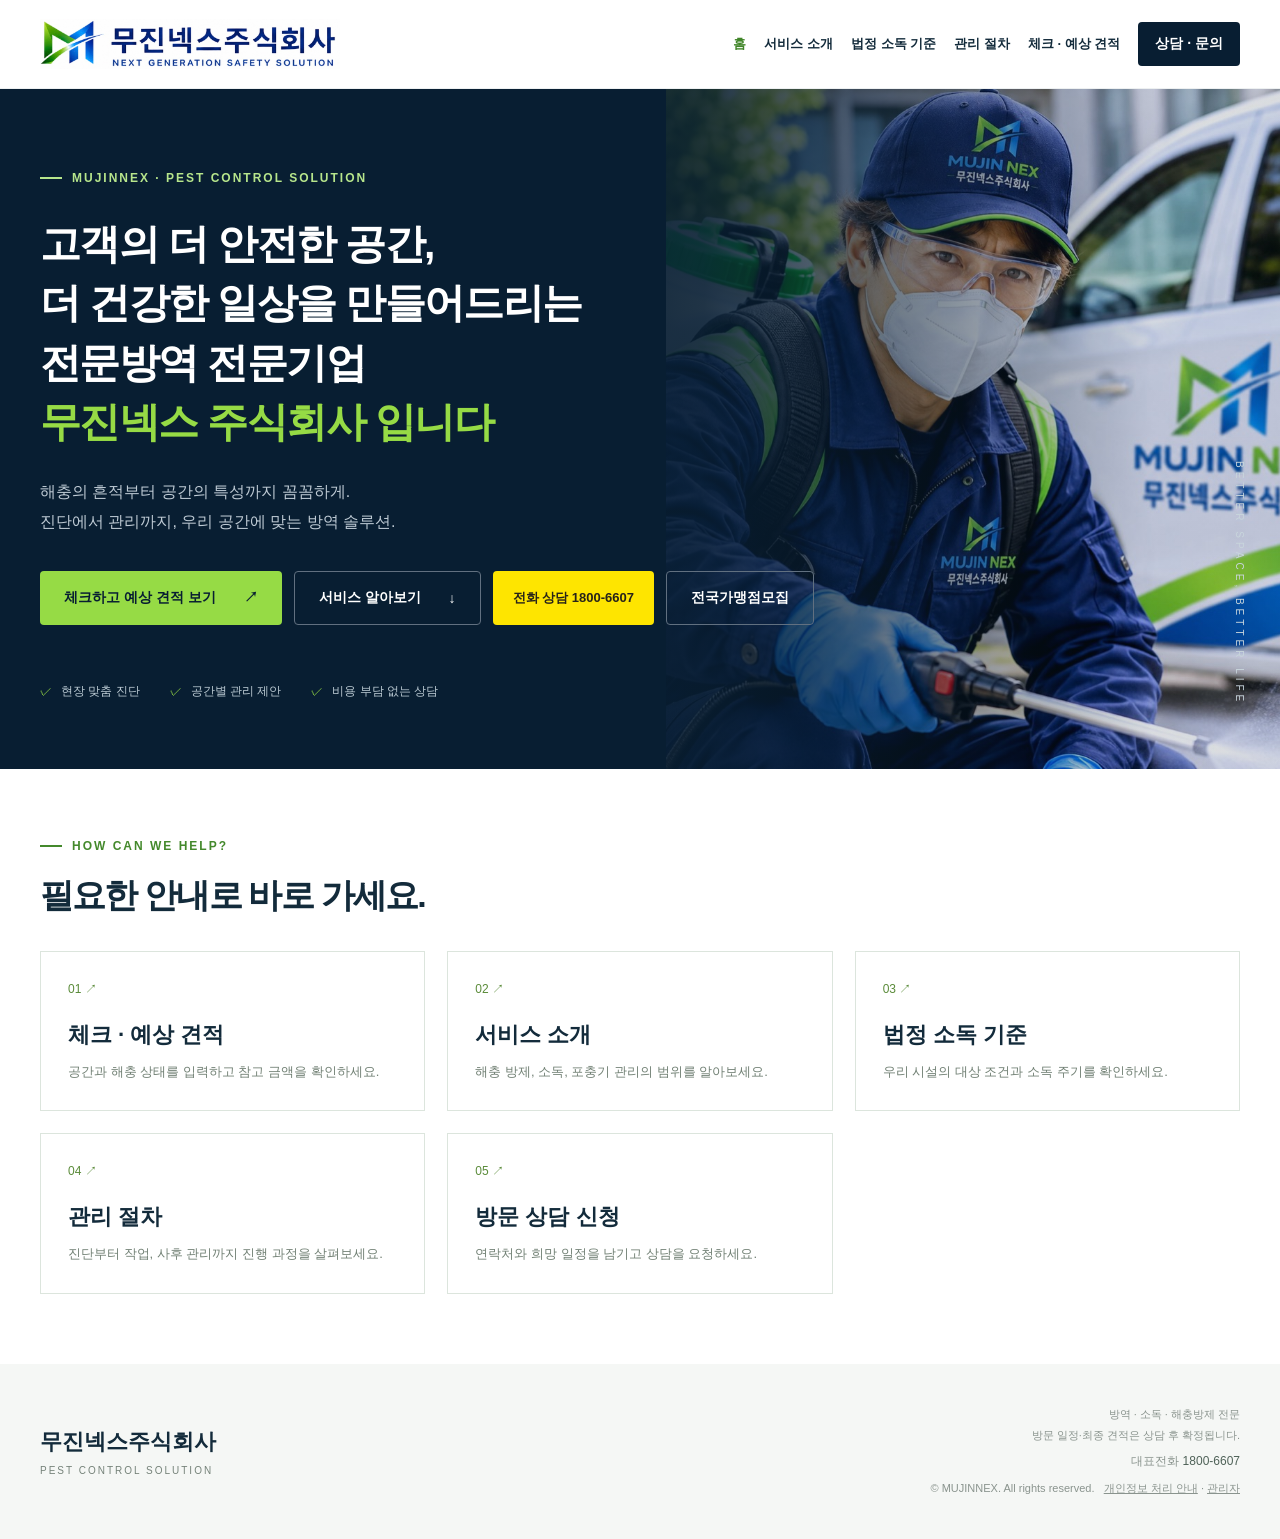
==== index.html @ 4b83eba9 "Add nationwide franchise inquiry button beside phone consultation" ====
<!doctype html><html lang="ko"><head><meta charset="utf-8"><meta name="viewport" content="width=device-width,initial-scale=1"><title>공간의 안심을 설계하다 | 무진넥스</title><meta name="description" content="무진넥스 공간의 안심을 설계하다"><link rel="stylesheet" href="assets/site.css?v=company-intro-v1"><meta name="naver-site-verification" content="f2505be1710a19d1b36648f09661481941dbe799" /><meta name="naver-site-verification" content="abac2c5caf5da4918ce78c773e8d1bedbeb6e1d1" /></head><body><header><div class="nav"><a href="index.html" aria-current="page" class="logo" aria-label="무진넥스 홈"><img src="assets/company-logo.jpg" alt="무진넥스주식회사 로고"></a><button class="mobile-menu" aria-expanded="false" aria-controls="mainNav" type="button">메뉴 ☰</button><nav id="mainNav" aria-label="주 메뉴"><a href="index.html" aria-current="page">홈</a><a href="services.html">서비스 소개</a><a href="legal.html">법정 소독 기준</a><a href="process.html">관리 절차</a><a href="quote.html">체크 · 예상 견적</a><a href="contact.html" class="navcta">상담 · 문의</a></nav></div></header><main><div class="hero"><div class="hero-photo" role="img" aria-label="무진넥스 로고가 표시된 작업복을 입고 방역 장비를 사용하는 모습"></div><div class="hero-inner"><div class="eyebrow">MUJINNEX · PEST CONTROL SOLUTION</div><h1 class="company-intro">고객의 더 안전한 공간,<br>더 건강한 일상을 만들어드리는<br>전문방역 전문기업<br><em>무진넥스 주식회사 입니다</em></h1><p>해충의 흔적부터 공간의 특성까지 꼼꼼하게.<br>진단에서 관리까지, 우리 공간에 맞는 방역 솔루션.</p><div class="hero-actions"><a href="quote.html" class="btn">체크하고 예상 견적 보기 <span>↗</span></a><a href="services.html" class="btn ghost">서비스 알아보기 <span>↓</span></a><a class="btn kakao-button" href="tel:18006607" target="_blank" rel="noopener noreferrer">전화 상담 1800-6607</a><a class="btn ghost franchise-button" href="tel:18006607" aria-label="전국가맹점모집 문의 1800-6607">전국가맹점모집</a></div><div class="hero-bottom"><span>현장 맞춤 진단</span><span>공간별 관리 제안</span><span>비용 부담 없는 상담</span></div><div class="vertical">BETTER SPACE, BETTER LIFE</div></div></div><section class="home-gateway"><div class="wrap"><div class="eyebrow">HOW CAN WE HELP?</div><h2>필요한 안내로 바로 가세요.</h2><div class="gateway-grid"><a href="quote.html"><span>01 ↗</span><h3>체크 · 예상 견적</h3><p>공간과 해충 상태를 입력하고 참고 금액을 확인하세요.</p></a><a href="services.html"><span>02 ↗</span><h3>서비스 소개</h3><p>해충 방제, 소독, 포충기 관리의 범위를 알아보세요.</p></a><a href="legal.html"><span>03 ↗</span><h3>법정 소독 기준</h3><p>우리 시설의 대상 조건과 소독 주기를 확인하세요.</p></a><a href="process.html"><span>04 ↗</span><h3>관리 절차</h3><p>진단부터 작업, 사후 관리까지 진행 과정을 살펴보세요.</p></a><a href="contact.html"><span>05 ↗</span><h3>방문 상담 신청</h3><p>연락처와 희망 일정을 남기고 상담을 요청하세요.</p></a></div></div></section></main><footer><div class="footer-inner"><div class="footer-brand">무진넥스주식회사<small>PEST CONTROL SOLUTION</small></div><div class="footer-info">방역 · 소독 · 해충방제 전문<br>방문 일정·최종 견적은 상담 후 확정됩니다.<div class="footer-phones"><span>대표전화 <a href="tel:18006607">1800-6607</a></span></div>© MUJINNEX. All rights reserved. &nbsp; <a href="privacy.html">개인정보 처리 안내</a> · <a href="https://mujinnex-consultations.bigcat2.chatgpt.site/admin">관리자</a></div></div></footer><script src="assets/site.js"></script></body></html>
---- assets/site.css ----
:root{--navy:#081e32;--green:#96db45;--ink:#132b3b;--muted:#6c7a82}*{box-sizing:border-box}html{scroll-behavior:auto;scroll-padding-top:100px}body{margin:0;font-family:Arial,'Noto Sans KR',sans-serif;color:var(--ink);background:#fff}a{color:inherit;text-decoration:none}button,input,select,textarea{font:inherit}button,a{touch-action:manipulation}button{cursor:pointer}header{position:sticky;top:0;z-index:20;background:#ffffffed;border-bottom:1px solid #edf0f1;backdrop-filter:blur(15px)}.nav{max-width:1320px;margin:auto;height:88px;display:flex;align-items:center;justify-content:space-between;padding:0 40px}.logo{width:225px;height:65px;overflow:hidden;position:relative}.logo img{position:absolute;width:260px;max-width:none;left:-16px;top:-24px}nav{display:flex;align-items:center;gap:34px;font-size:14px;font-weight:600}.navcta,.btn{display:inline-flex;align-items:center;justify-content:center;gap:28px;padding:17px 24px;border-radius:4px;border:0;background:var(--green);color:var(--navy);font-weight:700;font-size:14px}.navcta{background:var(--navy);color:white;padding:13px 20px}.hero{background:var(--navy);min-height:680px;position:relative;overflow:hidden;color:white}.hero-photo{position:absolute;right:0;top:0;width:48%;height:100%;background-image:url('consultation.jpg');background-size:auto 155%;background-position:right top;filter:saturate(.65)}.hero:after{content:'';position:absolute;inset:0;background:linear-gradient(90deg,#081e32 43%,#081e32e8 58%,#081e3220 88%),linear-gradient(0deg,#081e3270,transparent 60%)}.hero-inner{position:relative;z-index:1;max-width:1320px;margin:auto;padding:82px 40px 60px}.eyebrow{font-size:12px;letter-spacing:2px;font-weight:700;color:#44892c;display:flex;align-items:center;gap:10px}.hero .eyebrow{color:#b7e68c}.eyebrow:before{content:'';width:22px;height:2px;background:currentColor}.hero h1{font-size:clamp(42px,4.7vw,67px);line-height:1.25;letter-spacing:-3px;margin:30px 0 24px;font-weight:750}.hero h1 em{font-style:normal;color:var(--green)}.hero p{color:#becad4;font-size:16px;line-height:1.9}.hero-actions{display:flex;gap:12px;margin-top:34px}.ghost{border:1px solid #617080;background:transparent;color:white}.hero-bottom{display:flex;gap:30px;margin-top:58px;font-size:12px;color:#bbcad3}.hero-bottom span:before{content:'✓';color:var(--green);margin-right:9px}.vertical{position:absolute;right:35px;bottom:55px;writing-mode:vertical-rl;letter-spacing:4px;font-size:10px;color:#c8d5dc}.strip{max-width:1240px;margin:auto;padding:28px 0;display:flex;justify-content:space-between;align-items:center;border-bottom:1px solid #e4e9e9;font-size:13px;color:#7c878c}.strip strong{color:#233c4a;font-size:15px}section{padding:100px 40px}.wrap{max-width:1240px;margin:auto}.section-head{display:flex;justify-content:space-between;align-items:end;margin:20px 0 42px;gap:30px}h2{font-size:40px;letter-spacing:-1.8px;line-height:1.35;margin:0}p{line-height:1.8}.section-head p{font-size:14px;color:var(--muted);margin:0}.services{display:grid;grid-template-columns:repeat(4,1fr);gap:18px}.service{padding:32px 26px;background:#f4f7f6;min-height:285px;border:1px solid transparent;transition:.25s}.service:hover{transform:translateY(-6px);border-color:#c2d9b6;background:#f0f6eb}.icon{width:52px;height:52px;color:#245343;margin-bottom:35px}.icon svg{width:100%;height:100%;fill:none;stroke:currentColor;stroke-width:1.4;stroke-linecap:round;stroke-linejoin:round}.service .num{float:right;color:#9ba9a8;font-size:12px}.service h3{font-size:21px;margin:0 0 13px}.service p{color:var(--muted);font-size:13px;margin:0}.spaces{background:#eff3ef}.space-grid{display:grid;grid-template-columns:1fr 1fr;gap:60px;align-items:center}.space-tabs{display:flex;gap:10px;flex-wrap:wrap;margin:30px 0}.tab{background:transparent;border:1px solid #cbd5cf;color:#56685d;padding:12px 19px;border-radius:30px;font-size:13px}.tab.active{background:var(--navy);border-color:var(--navy);color:white}.space-panel{border-top:1px solid #cbd5cf;padding-top:22px}.space-panel h3{font-size:23px;margin:0}.space-panel p{color:#66776e;font-size:14px;max-width:460px}.tags{display:flex;gap:9px;font-size:12px;color:#47723c}.tags span{background:#e1eada;padding:7px 10px}.architecture{height:440px;background:#dce5dc;position:relative;overflow:hidden;display:flex;align-items:center;justify-content:center}.architecture:before{content:'';position:absolute;width:310px;height:310px;border:1px solid #afc4ad;border-radius:50%;box-shadow:0 0 0 45px #d4dfd3,0 0 0 46px #bacdba}.building{width:260px;height:235px;position:relative;display:grid;grid-template-columns:repeat(4,1fr);gap:14px;padding:35px 28px 0;background:#fbfcf9;box-shadow:22px 22px 0 #aabca8;transform:skewY(-5deg)}.building:before{content:'MUJINNEX CARE';position:absolute;top:-30px;left:0;background:#183d30;color:#d1f3ac;width:100%;padding:12px;font-size:11px;letter-spacing:3px;text-align:center}.window{background:linear-gradient(135deg,#a5bfbb,#d2e2df);height:35px;border-bottom:3px solid #738f88}.building .door{height:66px;background:#355b4a;grid-column:2/4;align-self:end}.image-label{position:absolute;bottom:20px;left:24px;font-size:10px;color:#566e5b;letter-spacing:1.5px}.care-badge{position:absolute;right:24px;top:24px;padding:13px;background:#fff;color:#345c31;font-size:12px;border-radius:4px}.process{display:grid;grid-template-columns:repeat(4,1fr);margin-top:44px;gap:30px}.step{border-top:1px solid #d9e1dd;padding-top:24px}.step b{color:#5c972e;font-size:12px;letter-spacing:1px}.step h3{font-size:20px;margin:20px 0 12px}.step p{font-size:13px;color:var(--muted)}.consult{padding:80px 40px;background:var(--navy);color:white}.consult-grid{display:grid;grid-template-columns:.9fr 1.1fr;gap:90px;align-items:start}.consult h2{margin:22px 0;font-size:42px}.consult p{color:#adbdc7;font-size:14px}.consult .eyebrow{color:var(--green)}.poster-btn{border:0;border-bottom:1px solid #7e929e;background:none;padding:12px 0;color:#d7e3e9;font-size:13px}.form{background:#fff;color:var(--ink);padding:32px;border-radius:6px}.form h3{margin:0 0 12px;font-size:22px}.notice{background:#f2f6ef;padding:10px 12px;font-size:12px;color:#5c7055;line-height:1.7;margin-bottom:22px}.form-grid{display:grid;grid-template-columns:1fr 1fr;gap:18px}label{display:block;font-size:12px;font-weight:600}input,select,textarea{display:block;width:100%;margin-top:9px;border:1px solid #dbe2df;border-radius:3px;padding:12px;color:#354a56;background:white;font-size:13px}textarea{resize:vertical;min-height:80px}.full{grid-column:1/-1}.check{display:flex;align-items:center;gap:8px;color:#708078;font-size:11px;margin:18px 0}.check input{width:auto;margin:0}.form .btn{width:100%}.form-status{font-size:12px;line-height:1.7;color:#436d36;margin-top:14px}.faq{max-width:820px;margin:auto}.faq h2{text-align:center;margin-bottom:35px}.faq details{border-bottom:1px solid #dfe5e1;padding:23px 0}.faq summary{cursor:pointer;font-size:15px;font-weight:600;list-style:none;display:flex;justify-content:space-between}.faq summary:after{content:'+';color:#689442}.faq details[open] summary:after{content:'−'}.faq details p{font-size:14px;color:var(--muted);padding-right:30px}footer{padding:40px;background:#f5f7f5}.footer-inner{max-width:1240px;margin:auto;display:flex;justify-content:space-between;align-items:center;gap:20px}.footer-brand{font-size:22px;font-weight:800}.footer-brand small{display:block;letter-spacing:2px;font-size:10px;margin-top:8px;font-weight:400;color:#758279}.footer-info{font-size:11px;color:#8a948e;line-height:1.9;text-align:right}.menu{display:none}.modal{border:0;padding:0;background:transparent;max-width:600px;width:90vw;max-height:90vh}.modal::backdrop{background:#061522d9}.modal img{width:100%;display:block}.modal button{position:sticky;top:10px;float:right;margin:10px;border:0;border-radius:50%;background:#fff;width:36px;height:36px;font-size:20px}.sr{position:absolute;width:1px;height:1px;overflow:hidden;clip:rect(0,0,0,0)}@media(max-width:900px){.nav{padding:0 22px;height:76px}.logo{width:190px}.logo img{width:225px;top:-20px}nav{gap:18px;font-size:12px}.navcta{display:none}.hero-inner{padding:65px 26px}.hero h1{font-size:48px}.hero-photo{width:58%;opacity:.6}.hero:after{background:linear-gradient(90deg,#081e32 20%,#081e32d9 55%,#081e3250)}.strip{margin:0 26px;gap:20px;flex-wrap:wrap}.services{grid-template-columns:repeat(2,1fr)}section{padding:70px 26px}.space-grid,.consult-grid{gap:35px}.architecture{height:370px}.consult{padding:60px 26px}.consult-grid{grid-template-columns:1fr 1.2fr}.consult h2{font-size:34px}.form{padding:24px}.section-head h2,h2{font-size:33px}}@media(max-width:600px){nav a{display:none}nav a:last-child{display:block;font-size:12px}.hero{min-height:640px}.hero h1{font-size:43px;letter-spacing:-2px}.hero-inner{padding-top:62px}.hero p{font-size:14px}.hero-photo{width:78%;opacity:.38}.hero-bottom{gap:14px;flex-wrap:wrap;line-height:1.7;margin-top:48px}.vertical{display:none}.hero-actions{gap:8px}.btn{padding:16px 19px;gap:18px;font-size:13px}.strip{font-size:11px;padding:23px 0;gap:17px}.strip strong{width:100%;font-size:13px}.section-head{display:block;margin-bottom:30px}.section-head p{margin-top:18px}.services{gap:10px}.service{padding:22px 17px;min-height:265px}.service h3{font-size:18px}.service p{font-size:12px}.icon{margin-bottom:28px}.space-grid,.consult-grid{grid-template-columns:1fr}.architecture{height:340px;order:2}.space-tabs{gap:6px}.tab{padding:10px 13px}.process{grid-template-columns:1fr 1fr;gap:24px}.consult h2{font-size:36px}.form-grid{gap:14px}.footer-inner{display:block}.footer-info{text-align:left;margin-top:25px}.faq summary{font-size:14px}.eyebrow{font-size:10px}h2{font-size:31px}}

nav a[aria-current="page"]{color:#408528}nav .navcta[aria-current="page"]{color:#b9ec8d}.page-banner{background:var(--navy);color:white;padding:52px 40px 58px}.page-banner .eyebrow{color:var(--green)}.page-banner h1{font-size:46px;letter-spacing:-2px;margin:22px 0 15px}.page-banner p{color:#b9c9d2;font-size:14px;margin:0}.breadcrumbs{font-size:11px;color:#a4b7c1;margin-bottom:30px}.breadcrumbs a{color:#d8e5eb}.page-banner+.spaces{padding-top:65px}.page-cta{padding:43px 40px;background:#eff4ec}.page-cta .wrap{display:flex;align-items:center;justify-content:space-between;gap:24px}.page-cta h2{font-size:25px}.page-cta p{font-size:13px;color:#6c7a72;margin:9px 0 0}.section-link{font-size:13px;font-weight:600;display:inline-block;margin-top:25px;color:#467936}.home .hero{min-height:590px}.home .hero-inner{padding-top:65px;padding-bottom:45px}.home .hero-bottom{margin-top:36px}.home #services{padding:65px 40px}.home #services .section-head h2{font-size:32px}.home .service{min-height:230px}.home .icon{margin-bottom:22px}.home-paths{padding:0 40px 65px}.path-grid{display:grid;grid-template-columns:1fr 1fr;gap:22px}.path-card{border-top:1px solid #dae3dc;padding:25px 0 0;display:flex;justify-content:space-between;gap:20px}.path-card h3{font-size:22px;margin:0 0 8px}.path-card p{margin:0;color:#77837d;font-size:13px}.path-card .arrow{color:#538a39;font-size:25px}.mobile-menu{display:none}.services-detail{padding-top:0}.detail-list{display:grid;grid-template-columns:1fr 1fr;gap:35px}.detail{border-top:1px solid #dce4de;padding-top:22px}.detail h3{font-size:20px}.detail p{font-size:14px;color:#6c7a82}.process-note{background:#f3f6f1;padding:28px;margin-top:42px;font-size:14px;color:#61715e}.consult-page .consult{padding-top:65px}.consult-page .faq-section{padding-top:65px}@media(max-width:900px){nav{gap:20px}.navcta{display:inline-flex}}@media(max-width:700px){.mobile-menu{display:block;background:transparent;border:1px solid #d6dfd8;padding:9px 13px;border-radius:3px;color:var(--navy);font-size:13px}.nav{position:relative}nav{display:none;position:absolute;top:76px;left:0;right:0;background:#fff;box-shadow:0 10px 20px #0b1e3210;padding:15px 25px;flex-direction:column;align-items:stretch;gap:0}nav.is-open{display:flex}nav a,nav a:last-child{display:block!important;padding:15px 12px;font-size:14px;border-bottom:1px solid #edf0ed}.navcta{margin-top:10px}nav .navcta{border:0}.page-banner{padding:35px 26px 40px}.page-banner h1{font-size:35px}.breadcrumbs{margin-bottom:25px}.page-cta{padding:35px 26px}.page-cta .wrap{align-items:start;flex-direction:column}.path-grid,.detail-list{grid-template-columns:1fr}.home-paths{padding:0 26px 45px}.home #services{padding:55px 26px}.home .hero{min-height:620px}.home .hero h1{font-size:41px}.page-banner p{line-height:1.8}.consult-page .consult{padding-top:45px}}

nav{gap:22px}.legal-intro{padding-bottom:55px}.legal-cards{display:grid;grid-template-columns:repeat(3,1fr);gap:20px}.legal-cards article{background:#f2f6ef;padding:28px}.legal-cards b{color:#508631;font-size:11px;letter-spacing:1px}.legal-cards h3{font-size:21px;margin:18px 0 12px}.legal-cards p,.table-intro{font-size:14px;color:#6b7a71}.legal-table-section{padding-top:0}.legal-table-section h2{font-size:32px}.table-scroll{overflow-x:auto;margin-top:28px;border:1px solid #dce4dd}.legal-table{border-collapse:collapse;width:100%;min-width:740px;font-size:13px;line-height:1.7}.legal-table th,.legal-table td{text-align:left;padding:19px 20px;border-bottom:1px solid #e0e7e1}.legal-table thead{background:#0b2637;color:white}.legal-table thead th{white-space:nowrap}.legal-table tbody th{width:23%;font-weight:600}.legal-table tbody td:nth-child(2){width:39%;color:#637268}.legal-table td:nth-child(n+3){white-space:nowrap;color:#346c2e}.legal-table tbody tr:nth-child(even){background:#f6f8f5}.legal-note{padding:24px 28px;background:#eff4ea;margin-top:25px;font-size:13px;line-height:1.8}.legal-note p{color:#61705a}.legal-sources{margin-top:30px;font-size:12px;color:#68796e}.legal-sources a{display:inline-block;color:#345e33;border-bottom:1px solid #adc5a4;padding-bottom:5px;margin:8px 24px 8px 0}.legal-link{padding:50px 40px;background:#f1f5ee;border-top:1px solid #e0e8dc}.legal-link .wrap{display:flex;align-items:center;justify-content:space-between;gap:25px}.legal-link h2{font-size:28px;margin-top:18px}.legal-link p{color:#697c65;font-size:13px}.field-section{padding:70px 40px}.field-section h2{font-size:34px}.field-grid{display:grid;grid-template-columns:1fr 1fr;gap:24px;margin-top:30px}.field-card{margin:0;background:#f3f6f2}.field-card img{display:block;width:100%;aspect-ratio:3/2;object-fit:cover}.field-card figcaption{padding:22px 24px}.field-card h3{margin:10px 0;font-size:21px}.field-card p{font-size:13px;color:#68796c;margin:0}.ai-label{display:inline-block;font-size:10px;letter-spacing:.5px;color:#416737;background:#e0ebd8;padding:5px 9px}.field-footnote{font-size:12px;color:#778579;margin-top:20px}.hero-ai-label{position:absolute;right:24px;bottom:20px;z-index:3;color:#d8e7d5;background:#082333b8;padding:6px 10px;font-size:10px}.hero .hero-photo{background-image:url('hero-company.jpg');background-size:cover;background-position:center top;filter:none}.hero:after{background:linear-gradient(90deg,#081e32 40%,#081e32e6 55%,#081e3226 90%)}@media(max-width:1000px) and (min-width:701px){.nav{padding:0 22px}.logo{width:190px}nav{gap:13px;font-size:12px}.navcta{padding:12px 15px}.legal-cards{gap:12px}.legal-cards article{padding:23px}}@media(max-width:700px){nav{gap:0}.legal-cards,.field-grid{grid-template-columns:1fr}.legal-link{padding:35px 26px}.legal-link .wrap{align-items:start;flex-direction:column}.legal-link h2{font-size:25px}.legal-table th,.legal-table td{padding:14px}.legal-table-section h2{font-size:27px}.field-section{padding:50px 26px}.field-section h2{font-size:29px}.hero:after{background:linear-gradient(90deg,#081e32f5 15%,#081e32c9 60%,#081e3260)}.hero-ai-label{bottom:12px;right:16px;font-size:9px}.legal-intro{padding-bottom:35px}}
.home-gateway{padding:70px 40px}.home-gateway h2{font-size:34px;margin:20px 0 32px}.gateway-grid{display:grid;grid-template-columns:repeat(3,1fr);gap:22px}.gateway-grid a{padding:27px;border:1px solid #dce5dd;transition:.2s}.gateway-grid a:hover{background:#f2f6ee;transform:translateY(-3px)}.gateway-grid span{color:#5a8b39;font-size:12px}.gateway-grid h3{font-size:22px;margin:22px 0 10px}.gateway-grid p{font-size:13px;color:#718074;margin:0}.tool-section{padding:65px 40px}.tool-layout{display:grid;grid-template-columns:1.3fr .85fr;gap:45px;align-items:start}.checklist-form{border:1px solid #dbe5dc;padding:34px}.checklist-form fieldset,.booking-check fieldset{border:0;padding:0 0 28px;margin:0 0 28px;border-bottom:1px solid #e0e7e0;min-width:0}.checklist-form legend,.booking-check legend{font-size:19px;font-weight:700;margin-bottom:22px}.checklist-form legend span,.booking-check legend span{color:#72a044;font-size:12px;margin-right:12px}.choices{display:flex;gap:12px;flex-wrap:wrap;margin:0 0 23px}.choices label{display:flex;align-items:center;gap:8px;padding:11px 13px;border:1px solid #dce5dd;border-radius:4px;font-size:12px}.choices input{width:16px;height:16px;margin:0;accent-color:#568530}.signs{margin:22px 0 0}.estimate-panel{padding:30px;background:#eff4eb;position:sticky;top:110px}.estimate-panel h2{font-size:26px;margin:22px 0}.estimate-panel p{font-size:13px;color:#66785f}.estimate-price{font-size:29px;font-weight:750;letter-spacing:-1px;color:#173b29;line-height:1.4}.estimate-line{border-bottom:1px solid #d4e0ce;padding:12px 0}.estimate-line strong{display:block;color:#344f2d;margin-bottom:5px}.estimate-foot{font-size:12px;line-height:1.8;color:#798770;border-top:1px solid #d2dfcc;margin:20px 0;padding-top:20px}.estimate-panel .btn{width:100%;margin-top:10px}.manual-line{padding:10px 12px;background:#e4ebde}.estimate-detail{font-size:11px!important}.booking-layout{display:grid;grid-template-columns:.75fr 1.25fr;gap:65px;align-items:start}.booking-intro h2{font-size:36px}.booking-intro p,.booking-intro li{font-size:14px;color:#6b7b6c;line-height:1.9}.booking-intro ol{padding-left:20px;margin:25px 0 35px}.booking-intro .estimate-panel{position:static;padding:24px}.booking-form{border:1px solid #dce4dd}.booking-check{margin:25px 0;border-top:1px solid #dde6dd;padding-top:20px}.booking-check summary{cursor:pointer;font-size:15px;font-weight:700;margin-bottom:25px}.booking-check legend{font-size:15px}.booking-check .form-grid{gap:14px}.booking-form small,.checklist-form small{display:block;font-size:10px;color:#7a8878;font-weight:400;margin-top:7px}.privacy-consent{background:#f2f6ef;padding:18px;margin:22px 0;font-size:12px;line-height:1.9}.privacy-consent p{font-size:11px;color:#63755d}.privacy-consent a{font-size:11px;text-decoration:underline}.privacy-consent .check{font-size:12px;color:#354e2d;align-items:start}.privacy-consent input{flex-shrink:0;margin-top:4px}.honeypot{position:absolute;left:-10000px;width:1px;height:1px;overflow:hidden}.form-status.success{padding:20px;background:#e6f2df;color:#2e5e21;font-size:14px}.privacy-page{max-width:850px}.privacy-page h2{font-size:30px}.privacy-page h3{margin-top:35px;font-size:20px}.privacy-page p{font-size:14px;color:#6b7b70}.btn:disabled{opacity:.6;cursor:wait}.admin-toolbar{display:flex;align-items:center;justify-content:space-between;gap:20px}.admin-toolbar h2{font-size:30px}.admin-toolbar>div{display:flex;gap:10px}.admin-toolbar select{margin:0;min-width:130px}.admin-record{border:1px solid #dce5de;padding:28px;margin:20px 0;background:#fff}.record-head{display:flex;justify-content:space-between;gap:15px}.record-head h3{margin:0;font-size:22px}.record-head span{padding:6px 12px;background:#e6f0dd;color:#40722d;font-size:12px}.admin-record p{font-size:13px;color:#657567;white-space:pre-wrap;overflow-wrap:anywhere}.admin-record form{border-top:1px solid #e1e8e1;margin-top:20px;padding-top:20px}.admin-record select{max-width:220px;margin-bottom:15px}.admin-record button{margin-top:15px}.admin-prices{margin-top:45px;padding:28px;background:#f0f4ed}.admin-prices summary{font-size:21px;font-weight:700;cursor:pointer}.admin-prices p{font-size:13px;color:#65745f}.admin-prices button{margin-top:22px}#adminCount{font-size:12px;color:#6a7d65}nav{gap:18px;font-size:13px}nav .navcta{padding:13px 17px}footer a{text-decoration:underline}.checklist-form>.btn{width:100%}@media(max-width:1100px){.logo{width:175px}nav{gap:12px;font-size:12px}}@media(max-width:950px){.mobile-menu{display:block;background:transparent;border:1px solid #d6dfd8;padding:9px 13px;border-radius:3px;color:var(--navy);font-size:13px}.nav{position:relative;height:76px}nav{display:none;position:absolute;top:76px;left:0;right:0;background:#fff;box-shadow:0 10px 20px #0b1e3210;padding:15px 25px;flex-direction:column;align-items:stretch;gap:0}nav.is-open{display:flex}nav a,nav a:last-child{display:block!important;padding:15px 12px;font-size:14px;border-bottom:1px solid #edf0ed}nav .navcta{padding:15px 12px;margin-top:10px}.gateway-grid{grid-template-columns:1fr 1fr}.tool-layout{gap:25px;grid-template-columns:1.15fr 1fr}.booking-layout{gap:30px;grid-template-columns:.7fr 1.3fr}.checklist-form{padding:24px}.estimate-panel{padding:24px}.estimate-price{font-size:24px}}@media(max-width:700px){.home-gateway,.tool-section{padding:45px 26px}.home-gateway h2{font-size:28px}.gateway-grid,.tool-layout,.booking-layout{grid-template-columns:1fr}.gateway-grid{gap:12px}.gateway-grid a{padding:24px}.estimate-panel{position:static}.checklist-form{padding:22px 18px}.checklist-form legend{font-size:17px}.choices{gap:8px}.choices label{font-size:11px;padding:10px}.booking-intro h2{font-size:30px}.booking-form{padding:22px 18px}.admin-toolbar{align-items:start;flex-direction:column}.admin-toolbar h2{font-size:26px}.admin-record{padding:22px 18px}.record-head{flex-direction:column}.record-head span{align-self:start}.admin-prices{padding:22px 18px}.form-grid{grid-template-columns:1fr}.full{grid-column:auto}.privacy-consent{padding:14px}.hero-actions{flex-wrap:wrap}}
.delete-record{margin-left:12px;background:white;border:1px solid #d9c4be;color:#925c4e;padding:16px;cursor:pointer;font-size:12px}.booking-form .form-grid{margin-bottom:8px}
[hidden]{display:none!important}.kakao-button{background:#fee500;color:#272319}.estimate-panel .kakao-button{margin-top:12px}.booking-intro>.kakao-button{margin-top:14px}.chat-note{font-size:11px!important;color:#7a806e!important}.hero-actions{flex-wrap:wrap}.hero-actions .kakao-button{font-size:13px;padding:17px 20px}.product-help{font-size:12px;color:#72806c}

.footer-phones{display:flex;justify-content:flex-end;gap:14px;margin:5px 0;font-size:12px;flex-wrap:wrap}.footer-phones a{color:#4f6258;text-decoration:none;white-space:nowrap}.contact-phones{display:flex;flex-direction:column;gap:8px;font-size:13px;line-height:1.7;margin-top:22px;color:#66776a}.contact-phones a{color:#1b3d34;white-space:nowrap}@media(max-width:600px){.footer-phones{justify-content:flex-start;gap:8px 14px}}

.rental-maintenance{font-size:12px;line-height:1.8;color:#526e47;background:#e4eddc;padding:14px;margin:18px 0}.estimate-panel .rental-maintenance{font-size:12px}

.price-baselines{padding:16px 0;border-top:1px solid #d4dfcd;border-bottom:1px solid #d4dfcd;margin-bottom:22px}.price-baselines strong,.price-baselines span,.price-baselines small{display:block;line-height:1.8}.price-baselines strong{font-size:16px;color:#285329}.price-baselines span{font-size:12px;margin-top:6px}.price-baselines small{font-size:10px;color:#6b7a62;margin-top:6px}

.quote-comparison{width:100%;border-collapse:collapse;font-size:12px;margin:18px 0}.quote-comparison th,.quote-comparison td{padding:13px 8px;border-bottom:1px solid #cbdac2;text-align:left;line-height:1.8}.quote-comparison th{font-weight:600;width:42%}

/* Full-width company wordmark, without cropping. */
.logo{width:300px;height:60px;flex-shrink:0;display:flex;align-items:center;overflow:visible}.logo img{position:static;width:100%;height:auto;max-width:100%;object-fit:contain}@media(max-width:1100px){.logo{width:250px}}@media(max-width:600px){.nav{padding-left:20px;padding-right:20px}.logo{width:min(260px,calc(100vw - 130px));height:56px}}

.hero h1.company-intro{font-size:clamp(30px,3.2vw,44px);line-height:1.45;letter-spacing:-1.6px;word-break:keep-all}@media(max-width:600px){.hero h1.company-intro{font-size:clamp(23px,5.8vw,34px);letter-spacing:-1px}}
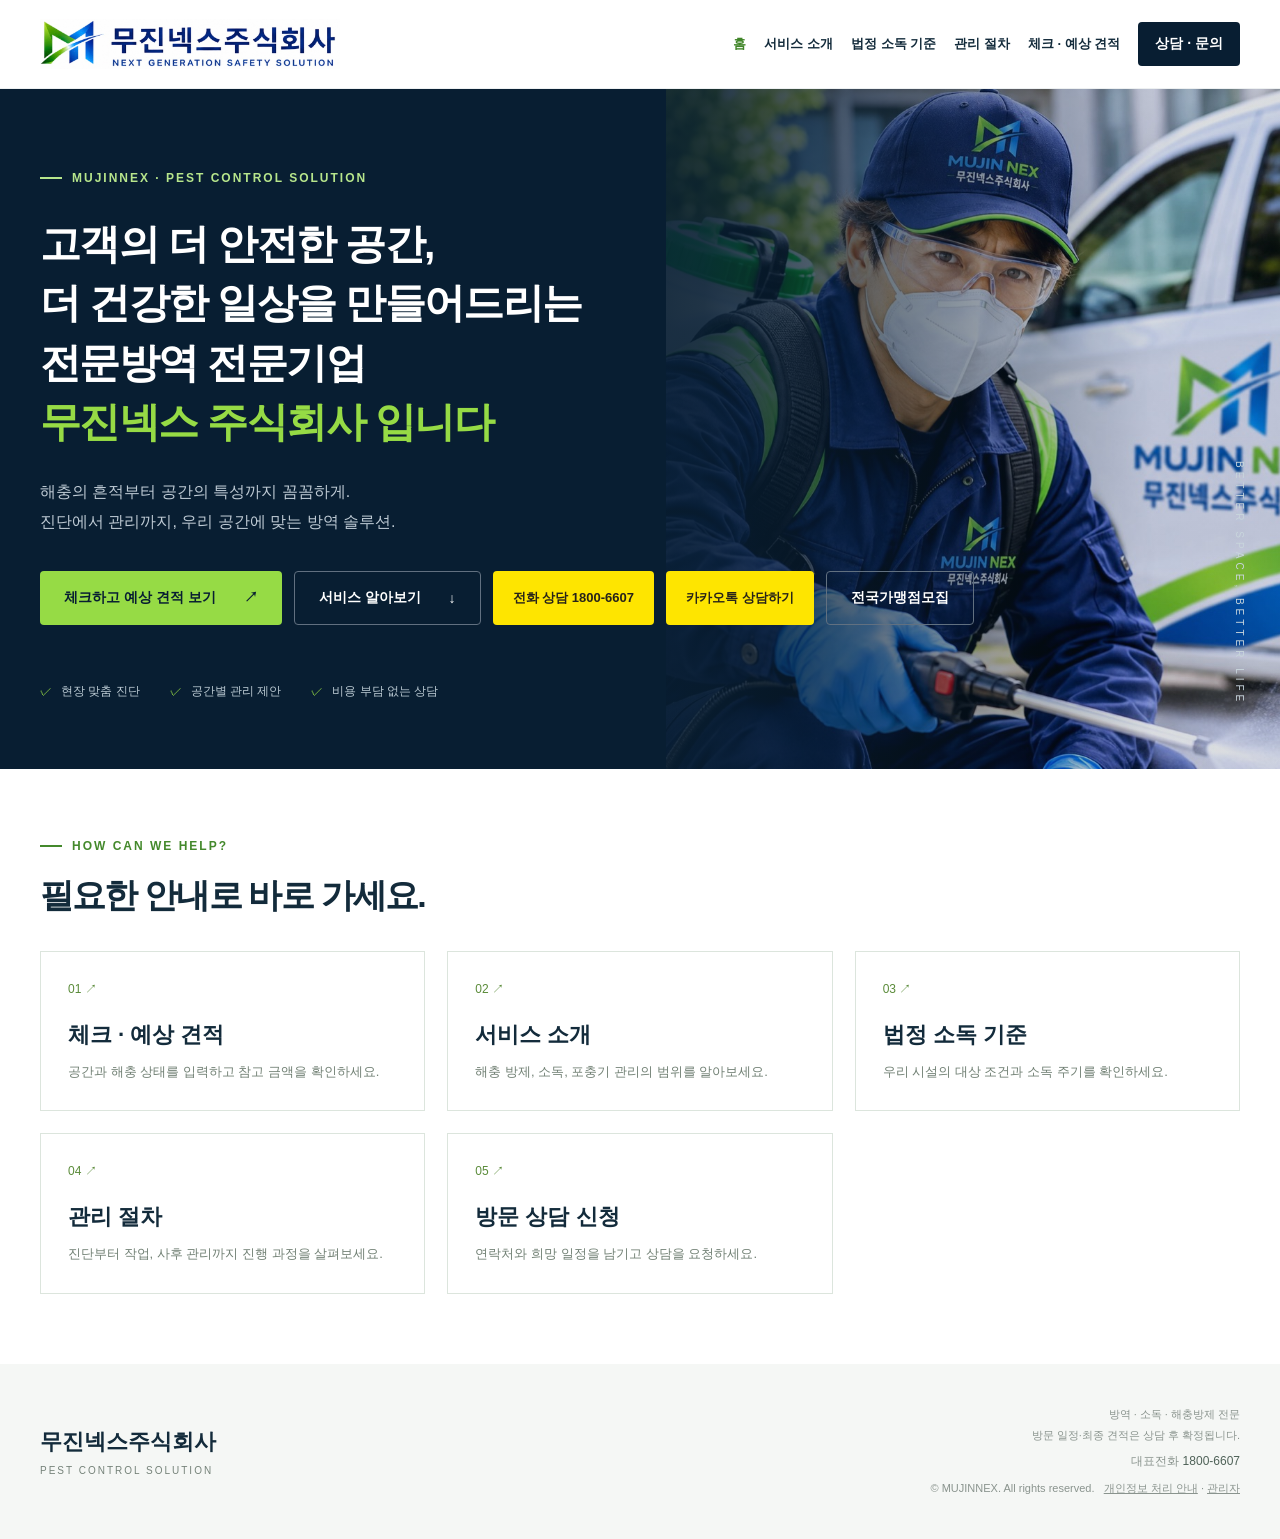
==== commit e31e8d6e: "Add KakaoTalk consultation link beside phone contact" ====
--- a/index.html
+++ b/index.html
@@ -1 +1 @@
-<!doctype html><html lang="ko"><head><meta charset="utf-8"><meta name="viewport" content="width=device-width,initial-scale=1"><title>공간의 안심을 설계하다 | 무진넥스</title><meta name="description" content="무진넥스 공간의 안심을 설계하다"><link rel="stylesheet" href="assets/site.css?v=company-intro-v1"><meta name="naver-site-verification" content="f2505be1710a19d1b36648f09661481941dbe799" /><meta name="naver-site-verification" content="abac2c5caf5da4918ce78c773e8d1bedbeb6e1d1" /></head><body><header><div class="nav"><a href="index.html" aria-current="page" class="logo" aria-label="무진넥스 홈"><img src="assets/company-logo.jpg" alt="무진넥스주식회사 로고"></a><button class="mobile-menu" aria-expanded="false" aria-controls="mainNav" type="button">메뉴 ☰</button><nav id="mainNav" aria-label="주 메뉴"><a href="index.html" aria-current="page">홈</a><a href="services.html">서비스 소개</a><a href="legal.html">법정 소독 기준</a><a href="process.html">관리 절차</a><a href="quote.html">체크 · 예상 견적</a><a href="contact.html" class="navcta">상담 · 문의</a></nav></div></header><main><div class="hero"><div class="hero-photo" role="img" aria-label="무진넥스 로고가 표시된 작업복을 입고 방역 장비를 사용하는 모습"></div><div class="hero-inner"><div class="eyebrow">MUJINNEX · PEST CONTROL SOLUTION</div><h1 class="company-intro">고객의 더 안전한 공간,<br>더 건강한 일상을 만들어드리는<br>전문방역 전문기업<br><em>무진넥스 주식회사 입니다</em></h1><p>해충의 흔적부터 공간의 특성까지 꼼꼼하게.<br>진단에서 관리까지, 우리 공간에 맞는 방역 솔루션.</p><div class="hero-actions"><a href="quote.html" class="btn">체크하고 예상 견적 보기 <span>↗</span></a><a href="services.html" class="btn ghost">서비스 알아보기 <span>↓</span></a><a class="btn kakao-button" href="tel:18006607" target="_blank" rel="noopener noreferrer">전화 상담 1800-6607</a><a class="btn ghost franchise-button" href="tel:18006607" aria-label="전국가맹점모집 문의 1800-6607">전국가맹점모집</a></div><div class="hero-bottom"><span>현장 맞춤 진단</span><span>공간별 관리 제안</span><span>비용 부담 없는 상담</span></div><div class="vertical">BETTER SPACE, BETTER LIFE</div></div></div><section class="home-gateway"><div class="wrap"><div class="eyebrow">HOW CAN WE HELP?</div><h2>필요한 안내로 바로 가세요.</h2><div class="gateway-grid"><a href="quote.html"><span>01 ↗</span><h3>체크 · 예상 견적</h3><p>공간과 해충 상태를 입력하고 참고 금액을 확인하세요.</p></a><a href="services.html"><span>02 ↗</span><h3>서비스 소개</h3><p>해충 방제, 소독, 포충기 관리의 범위를 알아보세요.</p></a><a href="legal.html"><span>03 ↗</span><h3>법정 소독 기준</h3><p>우리 시설의 대상 조건과 소독 주기를 확인하세요.</p></a><a href="process.html"><span>04 ↗</span><h3>관리 절차</h3><p>진단부터 작업, 사후 관리까지 진행 과정을 살펴보세요.</p></a><a href="contact.html"><span>05 ↗</span><h3>방문 상담 신청</h3><p>연락처와 희망 일정을 남기고 상담을 요청하세요.</p></a></div></div></section></main><footer><div class="footer-inner"><div class="footer-brand">무진넥스주식회사<small>PEST CONTROL SOLUTION</small></div><div class="footer-info">방역 · 소독 · 해충방제 전문<br>방문 일정·최종 견적은 상담 후 확정됩니다.<div class="footer-phones"><span>대표전화 <a href="tel:18006607">1800-6607</a></span></div>© MUJINNEX. All rights reserved. &nbsp; <a href="privacy.html">개인정보 처리 안내</a> · <a href="https://mujinnex-consultations.bigcat2.chatgpt.site/admin">관리자</a></div></div></footer><script src="assets/site.js"></script></body></html>+<!doctype html><html lang="ko"><head><meta charset="utf-8"><meta name="viewport" content="width=device-width,initial-scale=1"><title>공간의 안심을 설계하다 | 무진넥스</title><meta name="description" content="무진넥스 공간의 안심을 설계하다"><link rel="stylesheet" href="assets/site.css?v=company-intro-v1"><meta name="naver-site-verification" content="f2505be1710a19d1b36648f09661481941dbe799" /><meta name="naver-site-verification" content="abac2c5caf5da4918ce78c773e8d1bedbeb6e1d1" /></head><body><header><div class="nav"><a href="index.html" aria-current="page" class="logo" aria-label="무진넥스 홈"><img src="assets/company-logo.jpg" alt="무진넥스주식회사 로고"></a><button class="mobile-menu" aria-expanded="false" aria-controls="mainNav" type="button">메뉴 ☰</button><nav id="mainNav" aria-label="주 메뉴"><a href="index.html" aria-current="page">홈</a><a href="services.html">서비스 소개</a><a href="legal.html">법정 소독 기준</a><a href="process.html">관리 절차</a><a href="quote.html">체크 · 예상 견적</a><a href="contact.html" class="navcta">상담 · 문의</a></nav></div></header><main><div class="hero"><div class="hero-photo" role="img" aria-label="무진넥스 로고가 표시된 작업복을 입고 방역 장비를 사용하는 모습"></div><div class="hero-inner"><div class="eyebrow">MUJINNEX · PEST CONTROL SOLUTION</div><h1 class="company-intro">고객의 더 안전한 공간,<br>더 건강한 일상을 만들어드리는<br>전문방역 전문기업<br><em>무진넥스 주식회사 입니다</em></h1><p>해충의 흔적부터 공간의 특성까지 꼼꼼하게.<br>진단에서 관리까지, 우리 공간에 맞는 방역 솔루션.</p><div class="hero-actions"><a href="quote.html" class="btn">체크하고 예상 견적 보기 <span>↗</span></a><a href="services.html" class="btn ghost">서비스 알아보기 <span>↓</span></a><a class="btn kakao-button" href="tel:18006607" target="_blank" rel="noopener noreferrer">전화 상담 1800-6607</a><a class="btn kakao-button" href="https://open.kakao.com/o/sp6mNoXi" target="_blank" rel="noopener noreferrer" aria-label="카카오톡 상담하기 (새 창)">카카오톡 상담하기</a><a class="btn ghost franchise-button" href="tel:18006607" aria-label="전국가맹점모집 문의 1800-6607">전국가맹점모집</a></div><div class="hero-bottom"><span>현장 맞춤 진단</span><span>공간별 관리 제안</span><span>비용 부담 없는 상담</span></div><div class="vertical">BETTER SPACE, BETTER LIFE</div></div></div><section class="home-gateway"><div class="wrap"><div class="eyebrow">HOW CAN WE HELP?</div><h2>필요한 안내로 바로 가세요.</h2><div class="gateway-grid"><a href="quote.html"><span>01 ↗</span><h3>체크 · 예상 견적</h3><p>공간과 해충 상태를 입력하고 참고 금액을 확인하세요.</p></a><a href="services.html"><span>02 ↗</span><h3>서비스 소개</h3><p>해충 방제, 소독, 포충기 관리의 범위를 알아보세요.</p></a><a href="legal.html"><span>03 ↗</span><h3>법정 소독 기준</h3><p>우리 시설의 대상 조건과 소독 주기를 확인하세요.</p></a><a href="process.html"><span>04 ↗</span><h3>관리 절차</h3><p>진단부터 작업, 사후 관리까지 진행 과정을 살펴보세요.</p></a><a href="contact.html"><span>05 ↗</span><h3>방문 상담 신청</h3><p>연락처와 희망 일정을 남기고 상담을 요청하세요.</p></a></div></div></section></main><footer><div class="footer-inner"><div class="footer-brand">무진넥스주식회사<small>PEST CONTROL SOLUTION</small></div><div class="footer-info">방역 · 소독 · 해충방제 전문<br>방문 일정·최종 견적은 상담 후 확정됩니다.<div class="footer-phones"><span>대표전화 <a href="tel:18006607">1800-6607</a></span></div>© MUJINNEX. All rights reserved. &nbsp; <a href="privacy.html">개인정보 처리 안내</a> · <a href="https://mujinnex-consultations.bigcat2.chatgpt.site/admin">관리자</a></div></div></footer><script src="assets/site.js"></script></body></html>
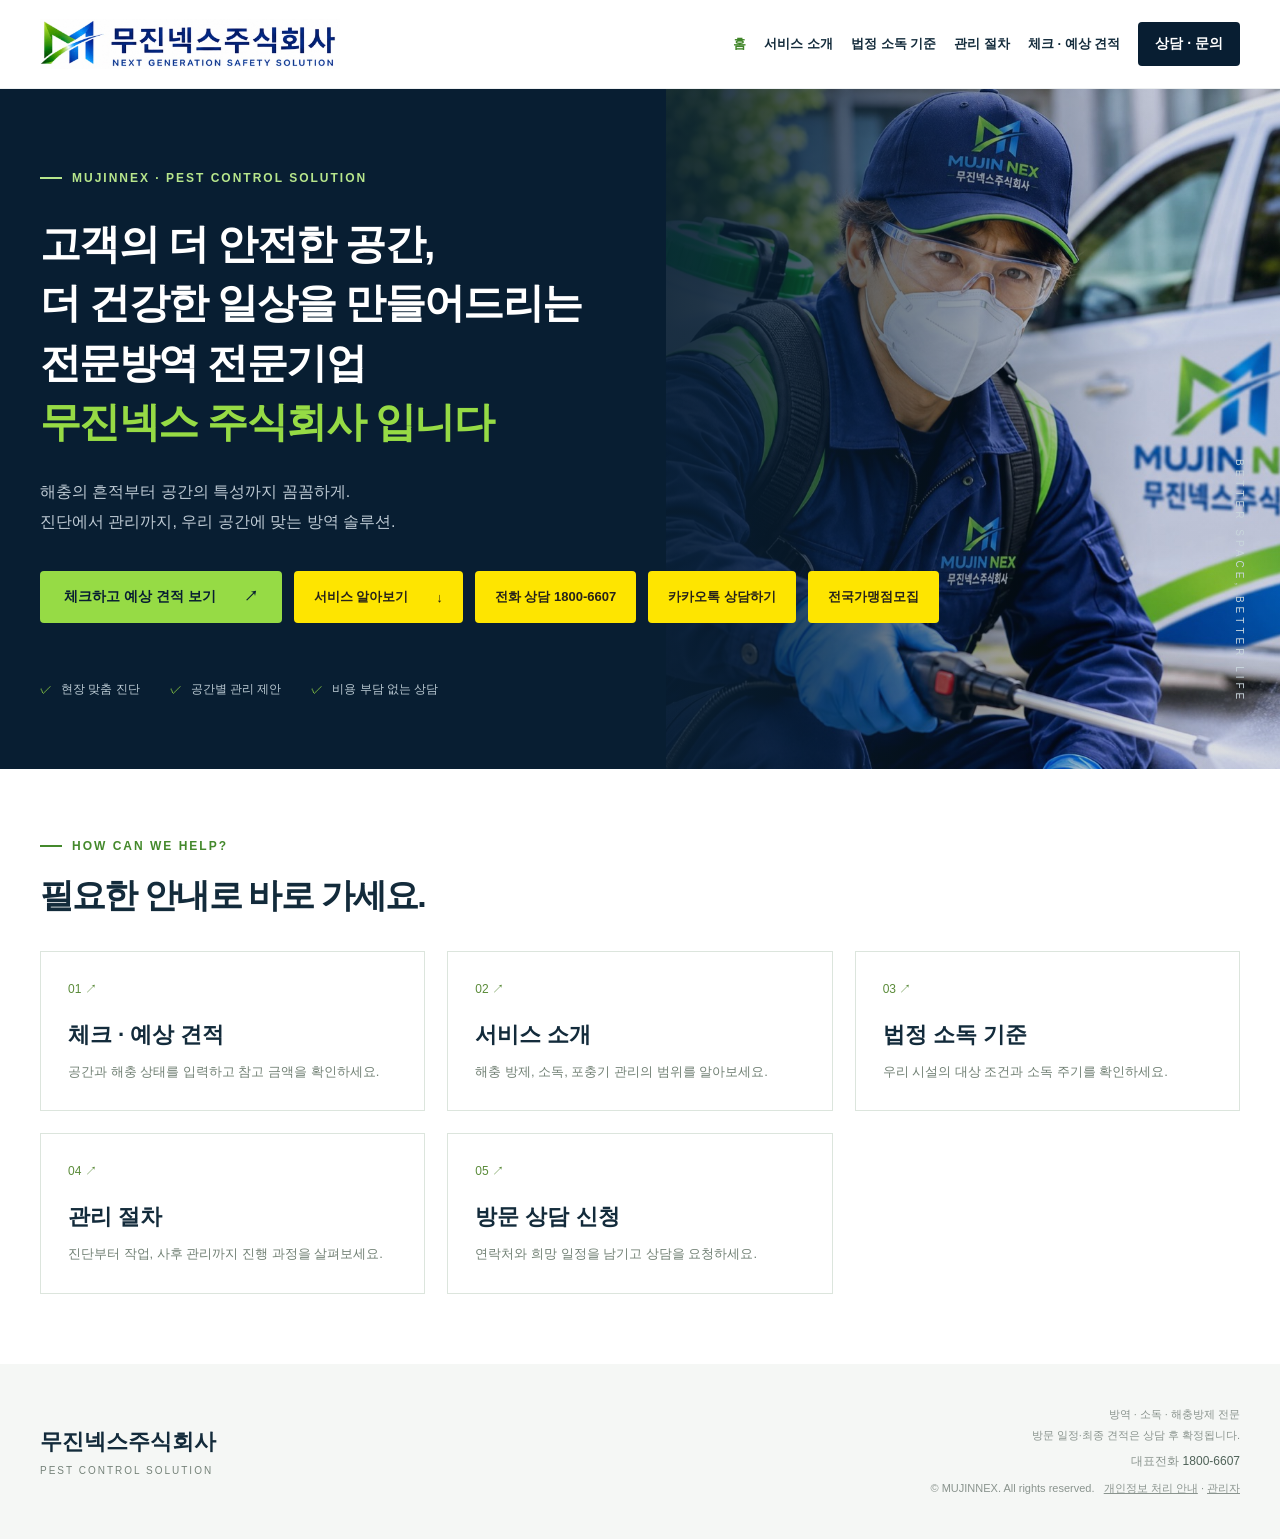
==== commit 0a1590c0: "Match service and franchise hero button colors to consultation buttons" ====
--- a/index.html
+++ b/index.html
@@ -1 +1 @@
-<!doctype html><html lang="ko"><head><meta charset="utf-8"><meta name="viewport" content="width=device-width,initial-scale=1"><title>공간의 안심을 설계하다 | 무진넥스</title><meta name="description" content="무진넥스 공간의 안심을 설계하다"><link rel="stylesheet" href="assets/site.css?v=company-intro-v1"><meta name="naver-site-verification" content="f2505be1710a19d1b36648f09661481941dbe799" /><meta name="naver-site-verification" content="abac2c5caf5da4918ce78c773e8d1bedbeb6e1d1" /></head><body><header><div class="nav"><a href="index.html" aria-current="page" class="logo" aria-label="무진넥스 홈"><img src="assets/company-logo.jpg" alt="무진넥스주식회사 로고"></a><button class="mobile-menu" aria-expanded="false" aria-controls="mainNav" type="button">메뉴 ☰</button><nav id="mainNav" aria-label="주 메뉴"><a href="index.html" aria-current="page">홈</a><a href="services.html">서비스 소개</a><a href="legal.html">법정 소독 기준</a><a href="process.html">관리 절차</a><a href="quote.html">체크 · 예상 견적</a><a href="contact.html" class="navcta">상담 · 문의</a></nav></div></header><main><div class="hero"><div class="hero-photo" role="img" aria-label="무진넥스 로고가 표시된 작업복을 입고 방역 장비를 사용하는 모습"></div><div class="hero-inner"><div class="eyebrow">MUJINNEX · PEST CONTROL SOLUTION</div><h1 class="company-intro">고객의 더 안전한 공간,<br>더 건강한 일상을 만들어드리는<br>전문방역 전문기업<br><em>무진넥스 주식회사 입니다</em></h1><p>해충의 흔적부터 공간의 특성까지 꼼꼼하게.<br>진단에서 관리까지, 우리 공간에 맞는 방역 솔루션.</p><div class="hero-actions"><a href="quote.html" class="btn">체크하고 예상 견적 보기 <span>↗</span></a><a href="services.html" class="btn ghost">서비스 알아보기 <span>↓</span></a><a class="btn kakao-button" href="tel:18006607" target="_blank" rel="noopener noreferrer">전화 상담 1800-6607</a><a class="btn kakao-button" href="https://open.kakao.com/o/sp6mNoXi" target="_blank" rel="noopener noreferrer" aria-label="카카오톡 상담하기 (새 창)">카카오톡 상담하기</a><a class="btn ghost franchise-button" href="tel:18006607" aria-label="전국가맹점모집 문의 1800-6607">전국가맹점모집</a></div><div class="hero-bottom"><span>현장 맞춤 진단</span><span>공간별 관리 제안</span><span>비용 부담 없는 상담</span></div><div class="vertical">BETTER SPACE, BETTER LIFE</div></div></div><section class="home-gateway"><div class="wrap"><div class="eyebrow">HOW CAN WE HELP?</div><h2>필요한 안내로 바로 가세요.</h2><div class="gateway-grid"><a href="quote.html"><span>01 ↗</span><h3>체크 · 예상 견적</h3><p>공간과 해충 상태를 입력하고 참고 금액을 확인하세요.</p></a><a href="services.html"><span>02 ↗</span><h3>서비스 소개</h3><p>해충 방제, 소독, 포충기 관리의 범위를 알아보세요.</p></a><a href="legal.html"><span>03 ↗</span><h3>법정 소독 기준</h3><p>우리 시설의 대상 조건과 소독 주기를 확인하세요.</p></a><a href="process.html"><span>04 ↗</span><h3>관리 절차</h3><p>진단부터 작업, 사후 관리까지 진행 과정을 살펴보세요.</p></a><a href="contact.html"><span>05 ↗</span><h3>방문 상담 신청</h3><p>연락처와 희망 일정을 남기고 상담을 요청하세요.</p></a></div></div></section></main><footer><div class="footer-inner"><div class="footer-brand">무진넥스주식회사<small>PEST CONTROL SOLUTION</small></div><div class="footer-info">방역 · 소독 · 해충방제 전문<br>방문 일정·최종 견적은 상담 후 확정됩니다.<div class="footer-phones"><span>대표전화 <a href="tel:18006607">1800-6607</a></span></div>© MUJINNEX. All rights reserved. &nbsp; <a href="privacy.html">개인정보 처리 안내</a> · <a href="https://mujinnex-consultations.bigcat2.chatgpt.site/admin">관리자</a></div></div></footer><script src="assets/site.js"></script></body></html>+<!doctype html><html lang="ko"><head><meta charset="utf-8"><meta name="viewport" content="width=device-width,initial-scale=1"><title>공간의 안심을 설계하다 | 무진넥스</title><meta name="description" content="무진넥스 공간의 안심을 설계하다"><link rel="stylesheet" href="assets/site.css?v=company-intro-v1"><meta name="naver-site-verification" content="f2505be1710a19d1b36648f09661481941dbe799" /><meta name="naver-site-verification" content="abac2c5caf5da4918ce78c773e8d1bedbeb6e1d1" /></head><body><header><div class="nav"><a href="index.html" aria-current="page" class="logo" aria-label="무진넥스 홈"><img src="assets/company-logo.jpg" alt="무진넥스주식회사 로고"></a><button class="mobile-menu" aria-expanded="false" aria-controls="mainNav" type="button">메뉴 ☰</button><nav id="mainNav" aria-label="주 메뉴"><a href="index.html" aria-current="page">홈</a><a href="services.html">서비스 소개</a><a href="legal.html">법정 소독 기준</a><a href="process.html">관리 절차</a><a href="quote.html">체크 · 예상 견적</a><a href="contact.html" class="navcta">상담 · 문의</a></nav></div></header><main><div class="hero"><div class="hero-photo" role="img" aria-label="무진넥스 로고가 표시된 작업복을 입고 방역 장비를 사용하는 모습"></div><div class="hero-inner"><div class="eyebrow">MUJINNEX · PEST CONTROL SOLUTION</div><h1 class="company-intro">고객의 더 안전한 공간,<br>더 건강한 일상을 만들어드리는<br>전문방역 전문기업<br><em>무진넥스 주식회사 입니다</em></h1><p>해충의 흔적부터 공간의 특성까지 꼼꼼하게.<br>진단에서 관리까지, 우리 공간에 맞는 방역 솔루션.</p><div class="hero-actions"><a href="quote.html" class="btn">체크하고 예상 견적 보기 <span>↗</span></a><a href="services.html" class="btn kakao-button">서비스 알아보기 <span>↓</span></a><a class="btn kakao-button" href="tel:18006607" target="_blank" rel="noopener noreferrer">전화 상담 1800-6607</a><a class="btn kakao-button" href="https://open.kakao.com/o/sp6mNoXi" target="_blank" rel="noopener noreferrer" aria-label="카카오톡 상담하기 (새 창)">카카오톡 상담하기</a><a class="btn kakao-button franchise-button" href="tel:18006607" aria-label="전국가맹점모집 문의 1800-6607">전국가맹점모집</a></div><div class="hero-bottom"><span>현장 맞춤 진단</span><span>공간별 관리 제안</span><span>비용 부담 없는 상담</span></div><div class="vertical">BETTER SPACE, BETTER LIFE</div></div></div><section class="home-gateway"><div class="wrap"><div class="eyebrow">HOW CAN WE HELP?</div><h2>필요한 안내로 바로 가세요.</h2><div class="gateway-grid"><a href="quote.html"><span>01 ↗</span><h3>체크 · 예상 견적</h3><p>공간과 해충 상태를 입력하고 참고 금액을 확인하세요.</p></a><a href="services.html"><span>02 ↗</span><h3>서비스 소개</h3><p>해충 방제, 소독, 포충기 관리의 범위를 알아보세요.</p></a><a href="legal.html"><span>03 ↗</span><h3>법정 소독 기준</h3><p>우리 시설의 대상 조건과 소독 주기를 확인하세요.</p></a><a href="process.html"><span>04 ↗</span><h3>관리 절차</h3><p>진단부터 작업, 사후 관리까지 진행 과정을 살펴보세요.</p></a><a href="contact.html"><span>05 ↗</span><h3>방문 상담 신청</h3><p>연락처와 희망 일정을 남기고 상담을 요청하세요.</p></a></div></div></section></main><footer><div class="footer-inner"><div class="footer-brand">무진넥스주식회사<small>PEST CONTROL SOLUTION</small></div><div class="footer-info">방역 · 소독 · 해충방제 전문<br>방문 일정·최종 견적은 상담 후 확정됩니다.<div class="footer-phones"><span>대표전화 <a href="tel:18006607">1800-6607</a></span></div>© MUJINNEX. All rights reserved. &nbsp; <a href="privacy.html">개인정보 처리 안내</a> · <a href="https://mujinnex-consultations.bigcat2.chatgpt.site/admin">관리자</a></div></div></footer><script src="assets/site.js"></script></body></html>
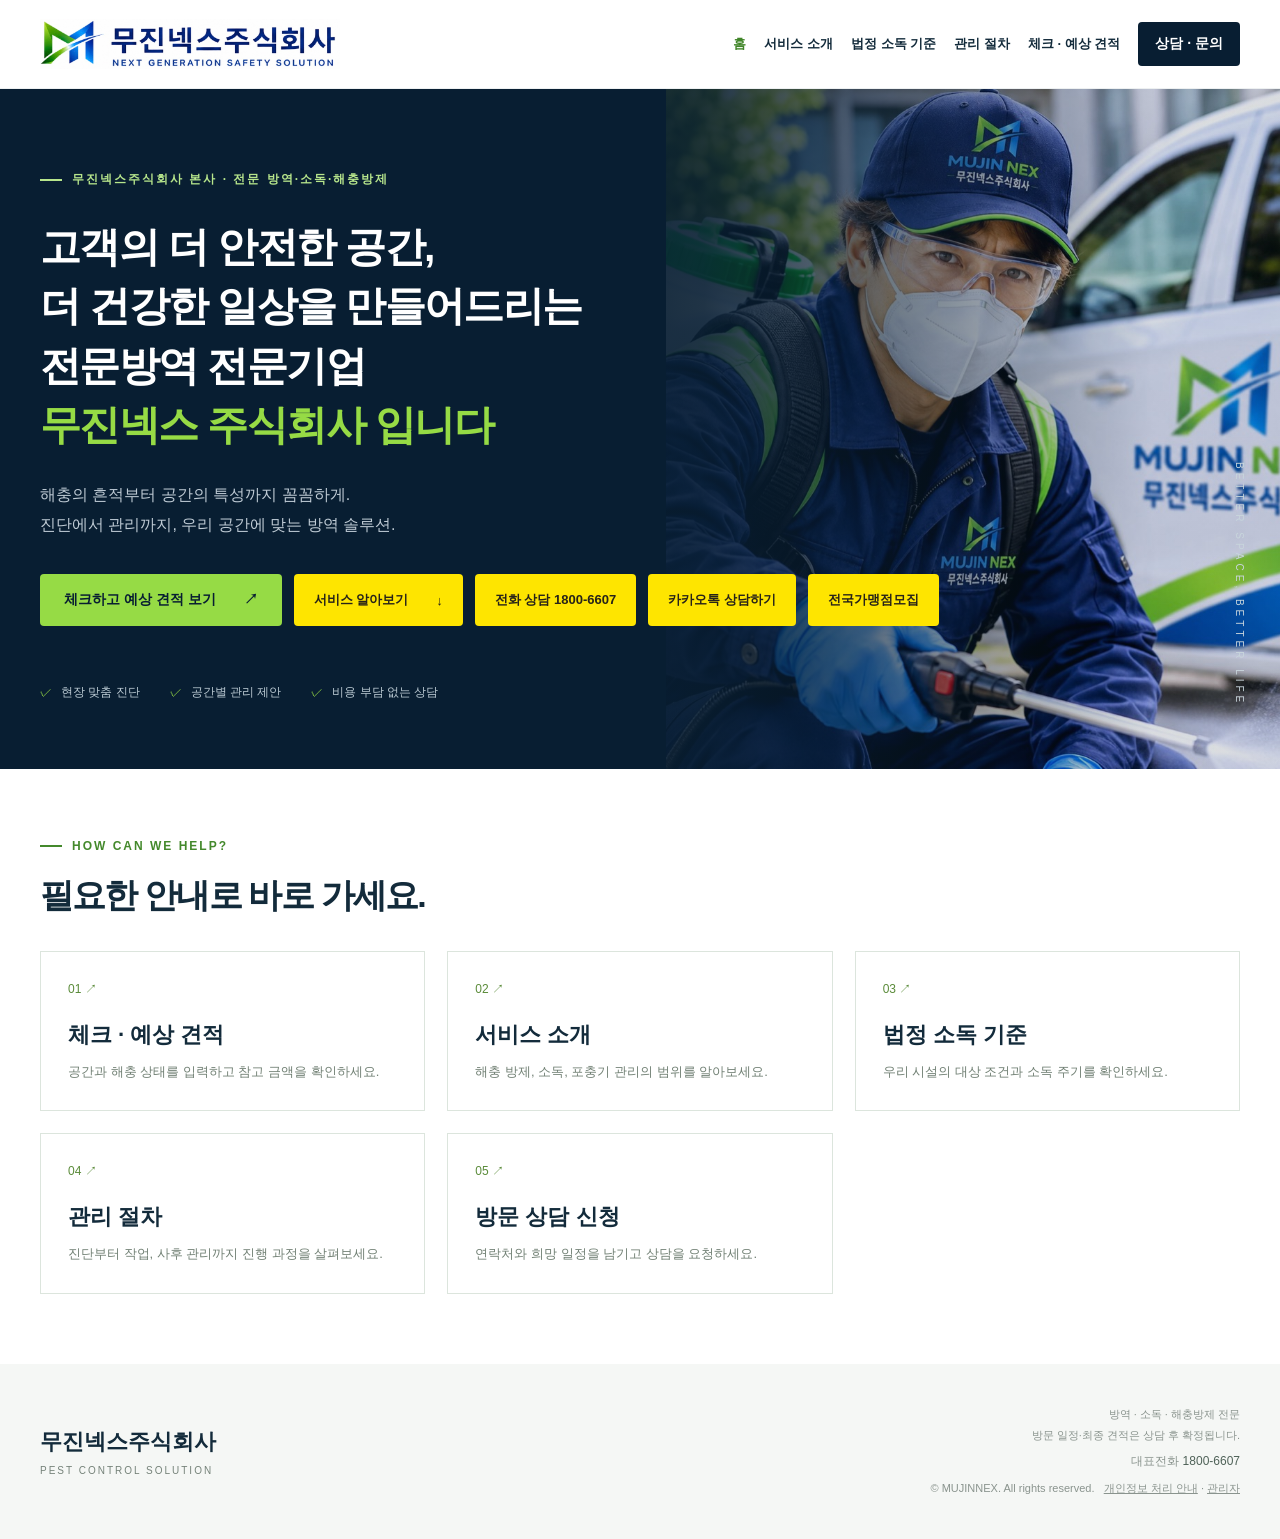
==== commit ce620a0c: "Clarify headquarters and pest control identity in search metadata" ====
--- a/index.html
+++ b/index.html
@@ -1 +1 @@
-<!doctype html><html lang="ko"><head><meta charset="utf-8"><meta name="viewport" content="width=device-width,initial-scale=1"><title>공간의 안심을 설계하다 | 무진넥스</title><meta name="description" content="무진넥스 공간의 안심을 설계하다"><link rel="stylesheet" href="assets/site.css?v=company-intro-v1"><meta name="naver-site-verification" content="f2505be1710a19d1b36648f09661481941dbe799" /><meta name="naver-site-verification" content="abac2c5caf5da4918ce78c773e8d1bedbeb6e1d1" /></head><body><header><div class="nav"><a href="index.html" aria-current="page" class="logo" aria-label="무진넥스 홈"><img src="assets/company-logo.jpg" alt="무진넥스주식회사 로고"></a><button class="mobile-menu" aria-expanded="false" aria-controls="mainNav" type="button">메뉴 ☰</button><nav id="mainNav" aria-label="주 메뉴"><a href="index.html" aria-current="page">홈</a><a href="services.html">서비스 소개</a><a href="legal.html">법정 소독 기준</a><a href="process.html">관리 절차</a><a href="quote.html">체크 · 예상 견적</a><a href="contact.html" class="navcta">상담 · 문의</a></nav></div></header><main><div class="hero"><div class="hero-photo" role="img" aria-label="무진넥스 로고가 표시된 작업복을 입고 방역 장비를 사용하는 모습"></div><div class="hero-inner"><div class="eyebrow">MUJINNEX · PEST CONTROL SOLUTION</div><h1 class="company-intro">고객의 더 안전한 공간,<br>더 건강한 일상을 만들어드리는<br>전문방역 전문기업<br><em>무진넥스 주식회사 입니다</em></h1><p>해충의 흔적부터 공간의 특성까지 꼼꼼하게.<br>진단에서 관리까지, 우리 공간에 맞는 방역 솔루션.</p><div class="hero-actions"><a href="quote.html" class="btn">체크하고 예상 견적 보기 <span>↗</span></a><a href="services.html" class="btn kakao-button">서비스 알아보기 <span>↓</span></a><a class="btn kakao-button" href="tel:18006607" target="_blank" rel="noopener noreferrer">전화 상담 1800-6607</a><a class="btn kakao-button" href="https://open.kakao.com/o/sp6mNoXi" target="_blank" rel="noopener noreferrer" aria-label="카카오톡 상담하기 (새 창)">카카오톡 상담하기</a><a class="btn kakao-button franchise-button" href="tel:18006607" aria-label="전국가맹점모집 문의 1800-6607">전국가맹점모집</a></div><div class="hero-bottom"><span>현장 맞춤 진단</span><span>공간별 관리 제안</span><span>비용 부담 없는 상담</span></div><div class="vertical">BETTER SPACE, BETTER LIFE</div></div></div><section class="home-gateway"><div class="wrap"><div class="eyebrow">HOW CAN WE HELP?</div><h2>필요한 안내로 바로 가세요.</h2><div class="gateway-grid"><a href="quote.html"><span>01 ↗</span><h3>체크 · 예상 견적</h3><p>공간과 해충 상태를 입력하고 참고 금액을 확인하세요.</p></a><a href="services.html"><span>02 ↗</span><h3>서비스 소개</h3><p>해충 방제, 소독, 포충기 관리의 범위를 알아보세요.</p></a><a href="legal.html"><span>03 ↗</span><h3>법정 소독 기준</h3><p>우리 시설의 대상 조건과 소독 주기를 확인하세요.</p></a><a href="process.html"><span>04 ↗</span><h3>관리 절차</h3><p>진단부터 작업, 사후 관리까지 진행 과정을 살펴보세요.</p></a><a href="contact.html"><span>05 ↗</span><h3>방문 상담 신청</h3><p>연락처와 희망 일정을 남기고 상담을 요청하세요.</p></a></div></div></section></main><footer><div class="footer-inner"><div class="footer-brand">무진넥스주식회사<small>PEST CONTROL SOLUTION</small></div><div class="footer-info">방역 · 소독 · 해충방제 전문<br>방문 일정·최종 견적은 상담 후 확정됩니다.<div class="footer-phones"><span>대표전화 <a href="tel:18006607">1800-6607</a></span></div>© MUJINNEX. All rights reserved. &nbsp; <a href="privacy.html">개인정보 처리 안내</a> · <a href="https://mujinnex-consultations.bigcat2.chatgpt.site/admin">관리자</a></div></div></footer><script src="assets/site.js"></script></body></html>+<!doctype html><html lang="ko"><head><meta charset="utf-8"><meta name="viewport" content="width=device-width,initial-scale=1"><title>무진넥스 본사 | 전문 방역·소독·해충방제 회사</title><meta name="description" content="무진넥스주식회사 본사 공식 홈페이지입니다. 전문 방역·소독·해충방제, 법정 소독, 모래소독과 위생용품 판매·렌탈 서비스를 안내합니다. 대표전화 1800-6607."><meta property="og:title" content="무진넥스 본사 | 전문 방역·소독·해충방제 회사"><meta property="og:description" content="무진넥스주식회사 본사 공식 홈페이지. 전문 방역·소독·해충방제와 위생 관리 서비스를 안내합니다."><link rel="stylesheet" href="assets/site.css?v=company-intro-v1"><meta name="naver-site-verification" content="f2505be1710a19d1b36648f09661481941dbe799" /><meta name="naver-site-verification" content="abac2c5caf5da4918ce78c773e8d1bedbeb6e1d1" /></head><body><header><div class="nav"><a href="index.html" aria-current="page" class="logo" aria-label="무진넥스 홈"><img src="assets/company-logo.jpg" alt="무진넥스주식회사 로고"></a><button class="mobile-menu" aria-expanded="false" aria-controls="mainNav" type="button">메뉴 ☰</button><nav id="mainNav" aria-label="주 메뉴"><a href="index.html" aria-current="page">홈</a><a href="services.html">서비스 소개</a><a href="legal.html">법정 소독 기준</a><a href="process.html">관리 절차</a><a href="quote.html">체크 · 예상 견적</a><a href="contact.html" class="navcta">상담 · 문의</a></nav></div></header><main><div class="hero"><div class="hero-photo" role="img" aria-label="무진넥스 로고가 표시된 작업복을 입고 방역 장비를 사용하는 모습"></div><div class="hero-inner"><div class="eyebrow">무진넥스주식회사 본사 · 전문 방역·소독·해충방제</div><h1 class="company-intro">고객의 더 안전한 공간,<br>더 건강한 일상을 만들어드리는<br>전문방역 전문기업<br><em>무진넥스 주식회사 입니다</em></h1><p>해충의 흔적부터 공간의 특성까지 꼼꼼하게.<br>진단에서 관리까지, 우리 공간에 맞는 방역 솔루션.</p><div class="hero-actions"><a href="quote.html" class="btn">체크하고 예상 견적 보기 <span>↗</span></a><a href="services.html" class="btn kakao-button">서비스 알아보기 <span>↓</span></a><a class="btn kakao-button" href="tel:18006607" target="_blank" rel="noopener noreferrer">전화 상담 1800-6607</a><a class="btn kakao-button" href="https://open.kakao.com/o/sp6mNoXi" target="_blank" rel="noopener noreferrer" aria-label="카카오톡 상담하기 (새 창)">카카오톡 상담하기</a><a class="btn kakao-button franchise-button" href="tel:18006607" aria-label="전국가맹점모집 문의 1800-6607">전국가맹점모집</a></div><div class="hero-bottom"><span>현장 맞춤 진단</span><span>공간별 관리 제안</span><span>비용 부담 없는 상담</span></div><div class="vertical">BETTER SPACE, BETTER LIFE</div></div></div><section class="home-gateway"><div class="wrap"><div class="eyebrow">HOW CAN WE HELP?</div><h2>필요한 안내로 바로 가세요.</h2><div class="gateway-grid"><a href="quote.html"><span>01 ↗</span><h3>체크 · 예상 견적</h3><p>공간과 해충 상태를 입력하고 참고 금액을 확인하세요.</p></a><a href="services.html"><span>02 ↗</span><h3>서비스 소개</h3><p>해충 방제, 소독, 포충기 관리의 범위를 알아보세요.</p></a><a href="legal.html"><span>03 ↗</span><h3>법정 소독 기준</h3><p>우리 시설의 대상 조건과 소독 주기를 확인하세요.</p></a><a href="process.html"><span>04 ↗</span><h3>관리 절차</h3><p>진단부터 작업, 사후 관리까지 진행 과정을 살펴보세요.</p></a><a href="contact.html"><span>05 ↗</span><h3>방문 상담 신청</h3><p>연락처와 희망 일정을 남기고 상담을 요청하세요.</p></a></div></div></section></main><footer><div class="footer-inner"><div class="footer-brand">무진넥스주식회사<small>PEST CONTROL SOLUTION</small></div><div class="footer-info">방역 · 소독 · 해충방제 전문<br>방문 일정·최종 견적은 상담 후 확정됩니다.<div class="footer-phones"><span>대표전화 <a href="tel:18006607">1800-6607</a></span></div>© MUJINNEX. All rights reserved. &nbsp; <a href="privacy.html">개인정보 처리 안내</a> · <a href="https://mujinnex-consultations.bigcat2.chatgpt.site/admin">관리자</a></div></div></footer><script src="assets/site.js"></script></body></html>
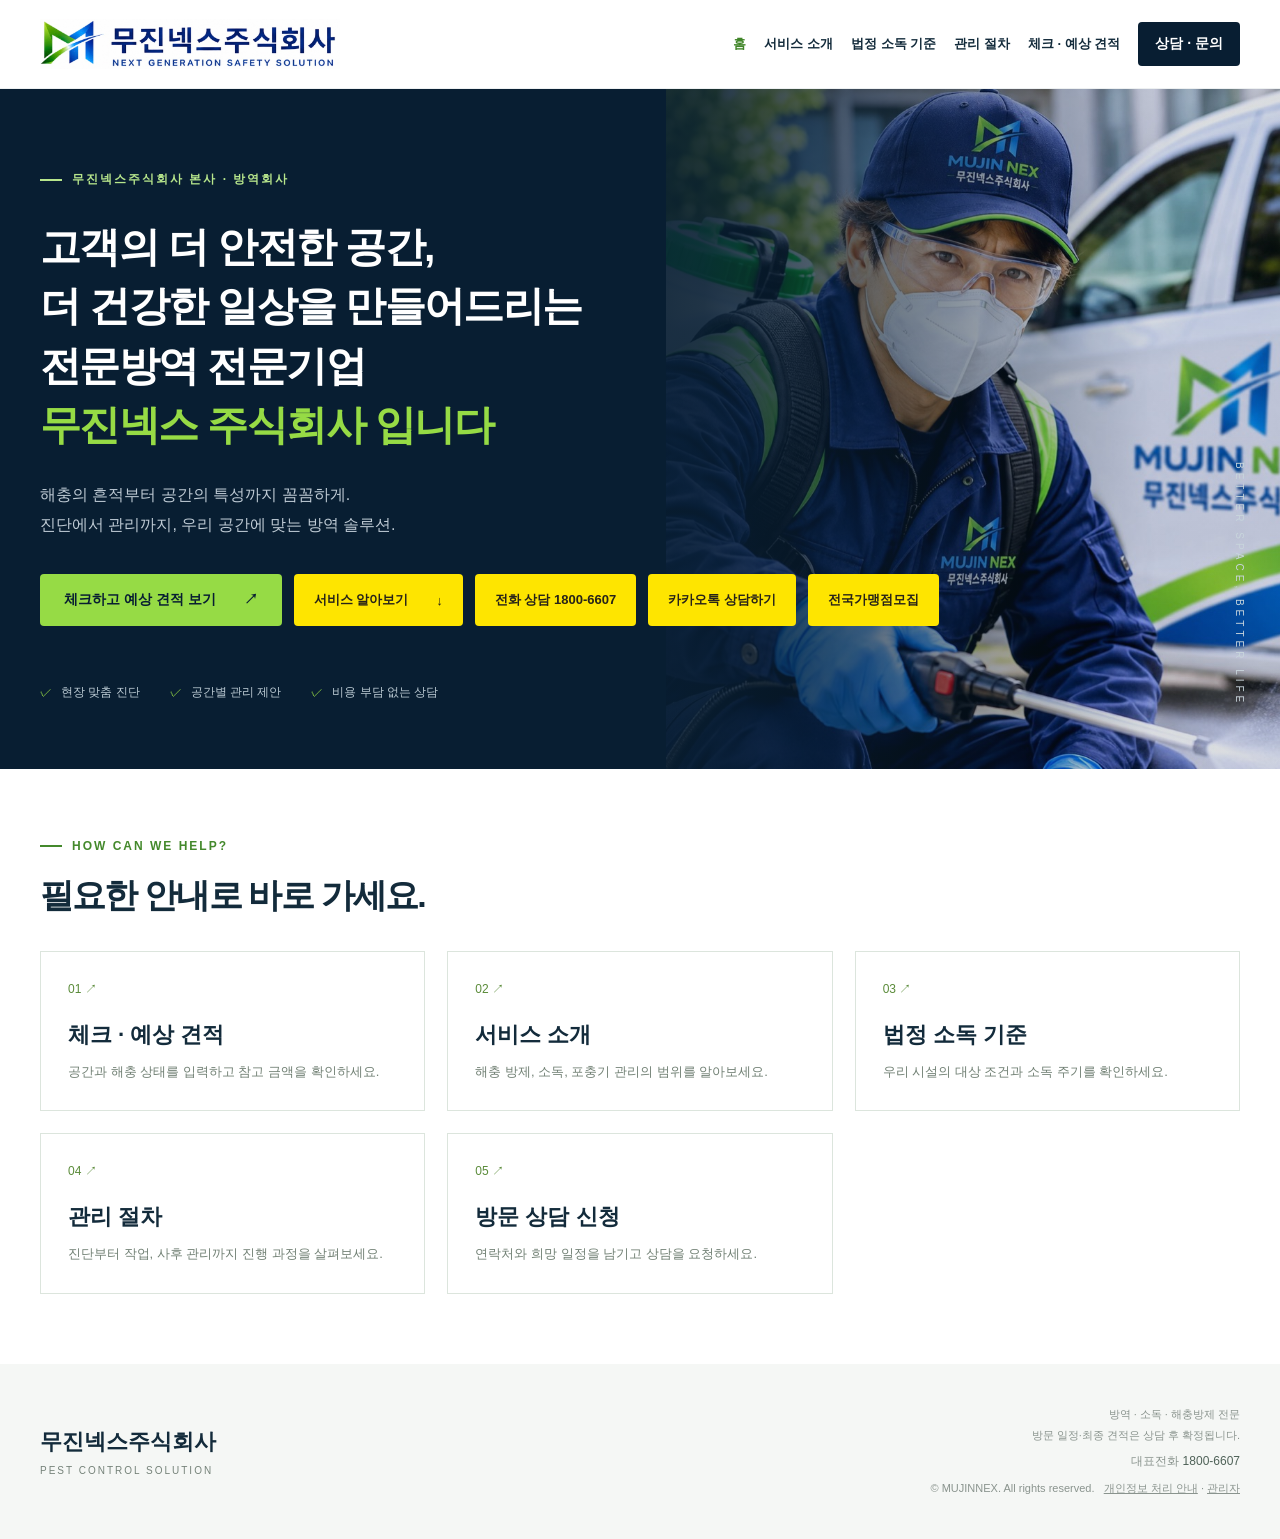
==== commit 17945c30: "Clarify head office and pest control company SEO text" ====
--- a/index.html
+++ b/index.html
@@ -1 +1 @@
-<!doctype html><html lang="ko"><head><meta charset="utf-8"><meta name="viewport" content="width=device-width,initial-scale=1"><title>무진넥스 본사 | 전문 방역·소독·해충방제 회사</title><meta name="description" content="무진넥스주식회사 본사 공식 홈페이지입니다. 전문 방역·소독·해충방제, 법정 소독, 모래소독과 위생용품 판매·렌탈 서비스를 안내합니다. 대표전화 1800-6607."><meta property="og:title" content="무진넥스 본사 | 전문 방역·소독·해충방제 회사"><meta property="og:description" content="무진넥스주식회사 본사 공식 홈페이지. 전문 방역·소독·해충방제와 위생 관리 서비스를 안내합니다."><link rel="stylesheet" href="assets/site.css?v=company-intro-v1"><meta name="naver-site-verification" content="f2505be1710a19d1b36648f09661481941dbe799" /><meta name="naver-site-verification" content="abac2c5caf5da4918ce78c773e8d1bedbeb6e1d1" /></head><body><header><div class="nav"><a href="index.html" aria-current="page" class="logo" aria-label="무진넥스 홈"><img src="assets/company-logo.jpg" alt="무진넥스주식회사 로고"></a><button class="mobile-menu" aria-expanded="false" aria-controls="mainNav" type="button">메뉴 ☰</button><nav id="mainNav" aria-label="주 메뉴"><a href="index.html" aria-current="page">홈</a><a href="services.html">서비스 소개</a><a href="legal.html">법정 소독 기준</a><a href="process.html">관리 절차</a><a href="quote.html">체크 · 예상 견적</a><a href="contact.html" class="navcta">상담 · 문의</a></nav></div></header><main><div class="hero"><div class="hero-photo" role="img" aria-label="무진넥스 로고가 표시된 작업복을 입고 방역 장비를 사용하는 모습"></div><div class="hero-inner"><div class="eyebrow">무진넥스주식회사 본사 · 전문 방역·소독·해충방제</div><h1 class="company-intro">고객의 더 안전한 공간,<br>더 건강한 일상을 만들어드리는<br>전문방역 전문기업<br><em>무진넥스 주식회사 입니다</em></h1><p>해충의 흔적부터 공간의 특성까지 꼼꼼하게.<br>진단에서 관리까지, 우리 공간에 맞는 방역 솔루션.</p><div class="hero-actions"><a href="quote.html" class="btn">체크하고 예상 견적 보기 <span>↗</span></a><a href="services.html" class="btn kakao-button">서비스 알아보기 <span>↓</span></a><a class="btn kakao-button" href="tel:18006607" target="_blank" rel="noopener noreferrer">전화 상담 1800-6607</a><a class="btn kakao-button" href="https://open.kakao.com/o/sp6mNoXi" target="_blank" rel="noopener noreferrer" aria-label="카카오톡 상담하기 (새 창)">카카오톡 상담하기</a><a class="btn kakao-button franchise-button" href="tel:18006607" aria-label="전국가맹점모집 문의 1800-6607">전국가맹점모집</a></div><div class="hero-bottom"><span>현장 맞춤 진단</span><span>공간별 관리 제안</span><span>비용 부담 없는 상담</span></div><div class="vertical">BETTER SPACE, BETTER LIFE</div></div></div><section class="home-gateway"><div class="wrap"><div class="eyebrow">HOW CAN WE HELP?</div><h2>필요한 안내로 바로 가세요.</h2><div class="gateway-grid"><a href="quote.html"><span>01 ↗</span><h3>체크 · 예상 견적</h3><p>공간과 해충 상태를 입력하고 참고 금액을 확인하세요.</p></a><a href="services.html"><span>02 ↗</span><h3>서비스 소개</h3><p>해충 방제, 소독, 포충기 관리의 범위를 알아보세요.</p></a><a href="legal.html"><span>03 ↗</span><h3>법정 소독 기준</h3><p>우리 시설의 대상 조건과 소독 주기를 확인하세요.</p></a><a href="process.html"><span>04 ↗</span><h3>관리 절차</h3><p>진단부터 작업, 사후 관리까지 진행 과정을 살펴보세요.</p></a><a href="contact.html"><span>05 ↗</span><h3>방문 상담 신청</h3><p>연락처와 희망 일정을 남기고 상담을 요청하세요.</p></a></div></div></section></main><footer><div class="footer-inner"><div class="footer-brand">무진넥스주식회사<small>PEST CONTROL SOLUTION</small></div><div class="footer-info">방역 · 소독 · 해충방제 전문<br>방문 일정·최종 견적은 상담 후 확정됩니다.<div class="footer-phones"><span>대표전화 <a href="tel:18006607">1800-6607</a></span></div>© MUJINNEX. All rights reserved. &nbsp; <a href="privacy.html">개인정보 처리 안내</a> · <a href="https://mujinnex-consultations.bigcat2.chatgpt.site/admin">관리자</a></div></div></footer><script src="assets/site.js"></script></body></html>+<!doctype html><html lang="ko"><head><meta name="google-site-verification" content="dt-d2UQp4EutwXsIsoVfvgOYEgc3FWD5rE39NpvRYqY"><link rel="canonical" href="https://www.mujinnex.co.kr/"><meta charset="utf-8"><meta name="viewport" content="width=device-width,initial-scale=1"><title>무진넥스주식회사 본사 | 방역회사·소독·해충방제 전문</title><meta name="description" content="무진넥스주식회사 본사 공식 홈페이지입니다. 방역회사로서 해충 방제·소독·법정 소독, 모래소독 및 위생용품 판매·렌탈을 제공합니다. 대표전화 1800-6607."><meta property="og:title" content="무진넥스주식회사 본사 | 방역회사·소독·해충방제 전문"><meta property="og:description" content="무진넥스주식회사 본사 공식 홈페이지입니다. 해충 방제와 소독을 제공하는 방역 전문회사입니다. 대표전화 1800-6607."><link rel="stylesheet" href="assets/site.css?v=company-intro-v1"><meta name="naver-site-verification" content="f2505be1710a19d1b36648f09661481941dbe799" /><meta name="naver-site-verification" content="abac2c5caf5da4918ce78c773e8d1bedbeb6e1d1" /></head><body><header><div class="nav"><a href="index.html" aria-current="page" class="logo" aria-label="무진넥스 홈"><img src="assets/company-logo.jpg" alt="무진넥스주식회사 로고"></a><button class="mobile-menu" aria-expanded="false" aria-controls="mainNav" type="button">메뉴 ☰</button><nav id="mainNav" aria-label="주 메뉴"><a href="index.html" aria-current="page">홈</a><a href="services.html">서비스 소개</a><a href="legal.html">법정 소독 기준</a><a href="process.html">관리 절차</a><a href="quote.html">체크 · 예상 견적</a><a href="contact.html" class="navcta">상담 · 문의</a></nav></div></header><main><div class="hero"><div class="hero-photo" role="img" aria-label="무진넥스 로고가 표시된 작업복을 입고 방역 장비를 사용하는 모습"></div><div class="hero-inner"><div class="eyebrow">무진넥스주식회사 본사 · 방역회사</div><h1 class="company-intro">고객의 더 안전한 공간,<br>더 건강한 일상을 만들어드리는<br>전문방역 전문기업<br><em>무진넥스 주식회사 입니다</em></h1><p>해충의 흔적부터 공간의 특성까지 꼼꼼하게.<br>진단에서 관리까지, 우리 공간에 맞는 방역 솔루션.</p><div class="hero-actions"><a href="quote.html" class="btn">체크하고 예상 견적 보기 <span>↗</span></a><a href="services.html" class="btn kakao-button">서비스 알아보기 <span>↓</span></a><a class="btn kakao-button" href="tel:18006607" target="_blank" rel="noopener noreferrer">전화 상담 1800-6607</a><a class="btn kakao-button" href="https://open.kakao.com/o/sp6mNoXi" target="_blank" rel="noopener noreferrer" aria-label="카카오톡 상담하기 (새 창)">카카오톡 상담하기</a><a class="btn kakao-button franchise-button" href="tel:18006607" aria-label="전국가맹점모집 문의 1800-6607">전국가맹점모집</a></div><div class="hero-bottom"><span>현장 맞춤 진단</span><span>공간별 관리 제안</span><span>비용 부담 없는 상담</span></div><div class="vertical">BETTER SPACE, BETTER LIFE</div></div></div><section class="home-gateway"><div class="wrap"><div class="eyebrow">HOW CAN WE HELP?</div><h2>필요한 안내로 바로 가세요.</h2><div class="gateway-grid"><a href="quote.html"><span>01 ↗</span><h3>체크 · 예상 견적</h3><p>공간과 해충 상태를 입력하고 참고 금액을 확인하세요.</p></a><a href="services.html"><span>02 ↗</span><h3>서비스 소개</h3><p>해충 방제, 소독, 포충기 관리의 범위를 알아보세요.</p></a><a href="legal.html"><span>03 ↗</span><h3>법정 소독 기준</h3><p>우리 시설의 대상 조건과 소독 주기를 확인하세요.</p></a><a href="process.html"><span>04 ↗</span><h3>관리 절차</h3><p>진단부터 작업, 사후 관리까지 진행 과정을 살펴보세요.</p></a><a href="contact.html"><span>05 ↗</span><h3>방문 상담 신청</h3><p>연락처와 희망 일정을 남기고 상담을 요청하세요.</p></a></div></div></section></main><footer><div class="footer-inner"><div class="footer-brand">무진넥스주식회사<small>PEST CONTROL SOLUTION</small></div><div class="footer-info">방역 · 소독 · 해충방제 전문<br>방문 일정·최종 견적은 상담 후 확정됩니다.<div class="footer-phones"><span>대표전화 <a href="tel:18006607">1800-6607</a></span></div>© MUJINNEX. All rights reserved. &nbsp; <a href="privacy.html">개인정보 처리 안내</a> · <a href="https://mujinnex-consultations.bigcat2.chatgpt.site/admin">관리자</a></div></div></footer><script src="assets/site.js"></script></body></html>
